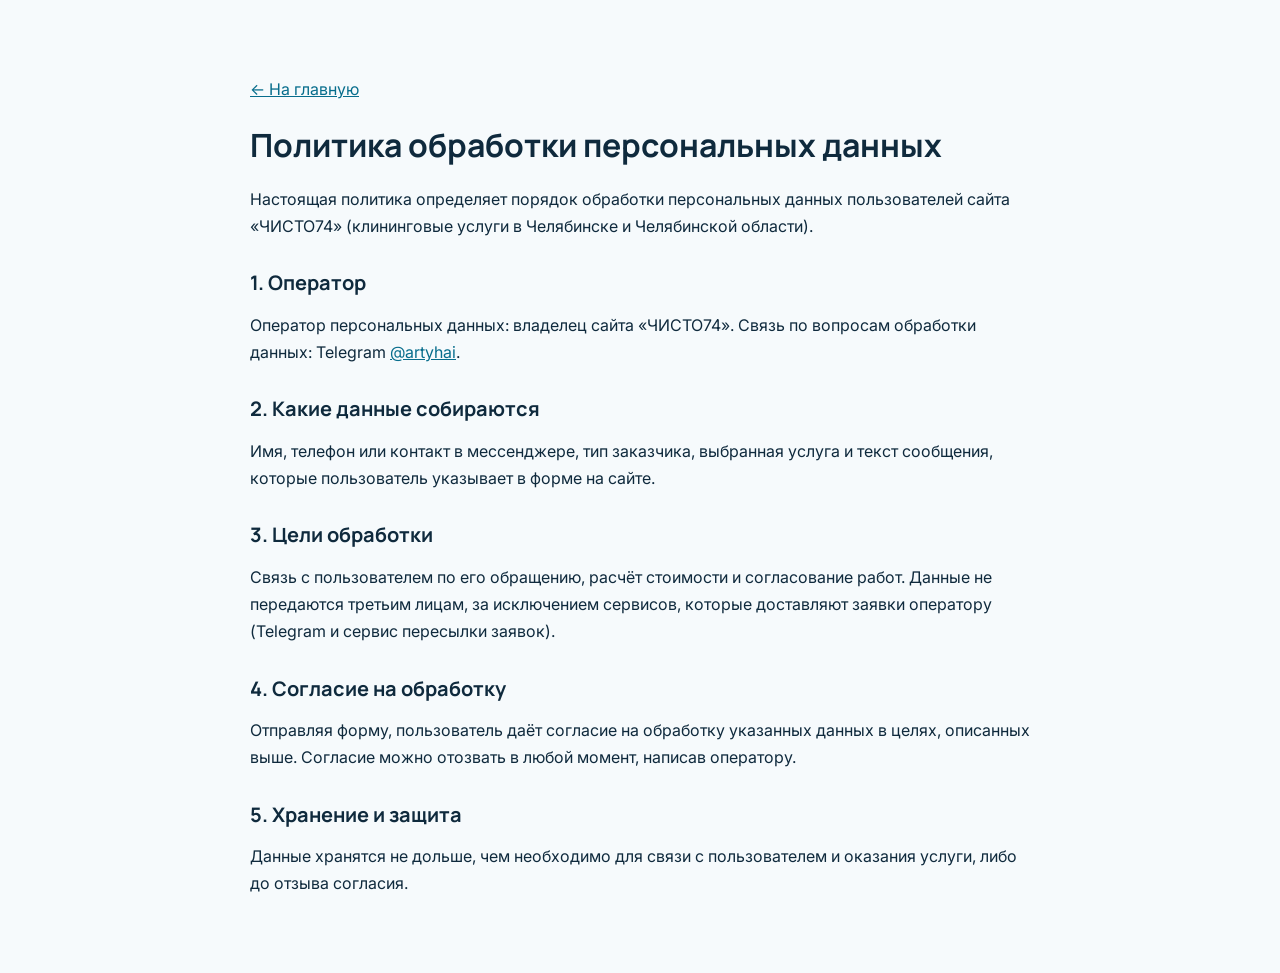
==== privacy.html @ 6020c953 "init: landing for ЧИСТО74 cleaning Chelyabinsk" ====
<!DOCTYPE html>
<html lang="ru">
<head>
<meta charset="UTF-8">
<meta name="viewport" content="width=device-width, initial-scale=1.0">
<title>Политика обработки персональных данных — ЧИСТО74</title>
<link href="https://fonts.googleapis.com/css2?family=Manrope:wght@700;800&family=Inter:wght@400;500;600;700&display=swap" rel="stylesheet">
<style>
  body{font-family:'Inter',Arial,sans-serif;max-width:780px;margin:0 auto;padding:60px 24px;color:#0F2A3D;line-height:1.7;background:#F6FAFC}
  h1,h2{font-family:'Manrope',Arial,sans-serif;color:#0F2A3D;line-height:1.25}
  h2{margin-top:30px;font-size:20px}
  a{color:#076D8C}
</style>
</head>
<body>
  <p><a href="index.html">← На главную</a></p>
  <h1>Политика обработки персональных данных</h1>
  <p>Настоящая политика определяет порядок обработки персональных данных пользователей сайта «ЧИСТО74» (клининговые услуги в Челябинске и Челябинской области).</p>

  <h2>1. Оператор</h2>
  <p>Оператор персональных данных: владелец сайта «ЧИСТО74». Связь по вопросам обработки данных: Telegram <a href="https://t.me/artyhai" target="_blank" rel="noopener">@artyhai</a>.</p>

  <h2>2. Какие данные собираются</h2>
  <p>Имя, телефон или контакт в мессенджере, тип заказчика, выбранная услуга и текст сообщения, которые пользователь указывает в форме на сайте.</p>

  <h2>3. Цели обработки</h2>
  <p>Связь с пользователем по его обращению, расчёт стоимости и согласование работ. Данные не передаются третьим лицам, за исключением сервисов, которые доставляют заявки оператору (Telegram и сервис пересылки заявок).</p>

  <h2>4. Согласие на обработку</h2>
  <p>Отправляя форму, пользователь даёт согласие на обработку указанных данных в целях, описанных выше. Согласие можно отозвать в любой момент, написав оператору.</p>

  <h2>5. Хранение и защита</h2>
  <p>Данные хранятся не дольше, чем необходимо для связи с пользователем и оказания услуги, либо до отзыва согласия.</p>
</body>
</html>
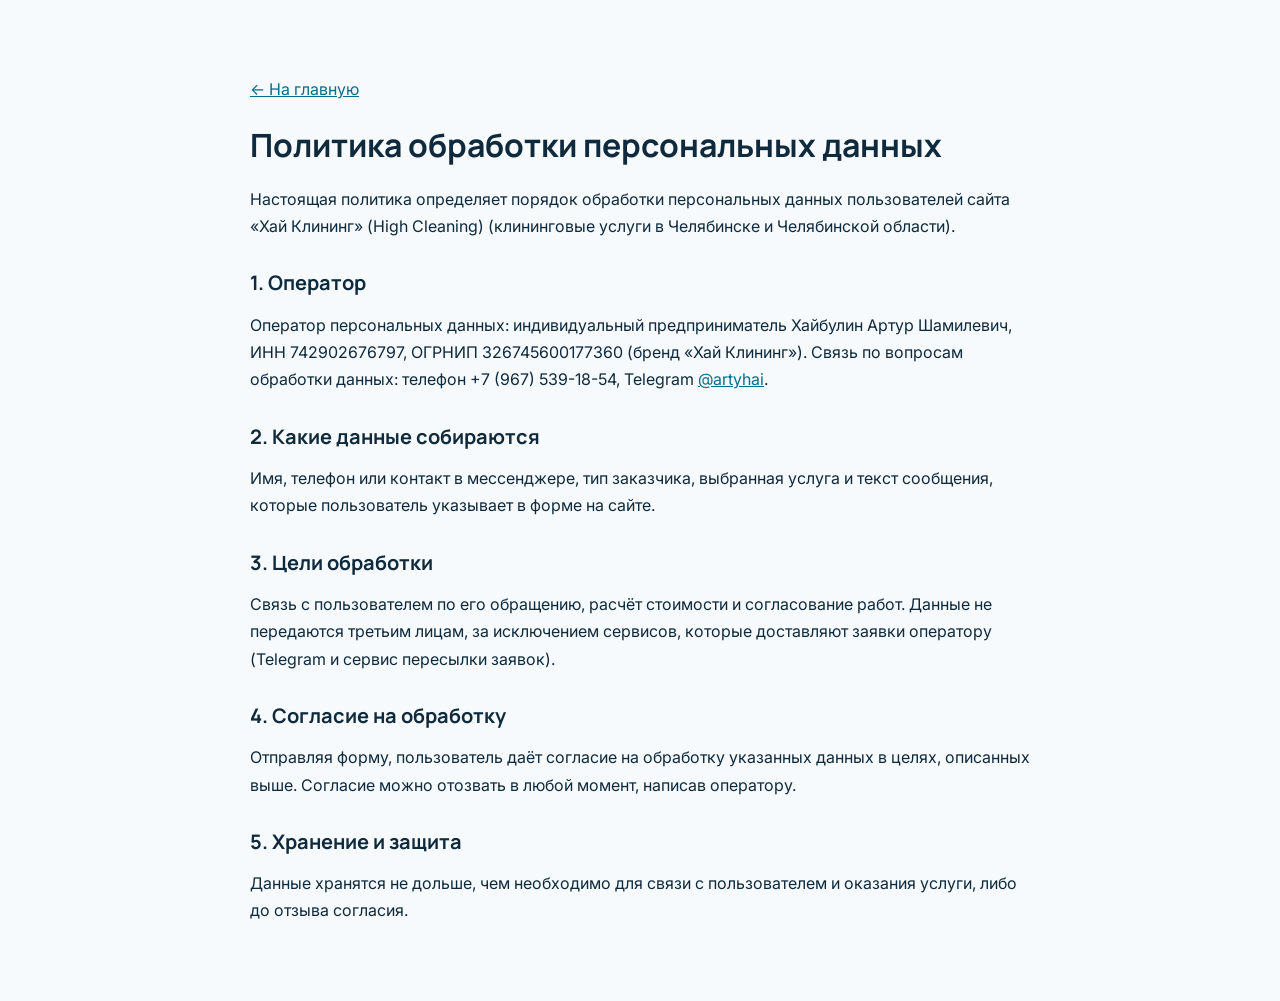
==== commit 90bbba71: "Правки клиента: бренд Хай Клининг, цены, логотип, фото работ" ====
--- a/privacy.html
+++ b/privacy.html
@@ -3,7 +3,7 @@
 <head>
 <meta charset="UTF-8">
 <meta name="viewport" content="width=device-width, initial-scale=1.0">
-<title>Политика обработки персональных данных — ЧИСТО74</title>
+<title>Политика обработки персональных данных — Хай Клининг</title>
 <link href="https://fonts.googleapis.com/css2?family=Manrope:wght@700;800&family=Inter:wght@400;500;600;700&display=swap" rel="stylesheet">
 <style>
   body{font-family:'Inter',Arial,sans-serif;max-width:780px;margin:0 auto;padding:60px 24px;color:#0F2A3D;line-height:1.7;background:#F6FAFC}
@@ -15,10 +15,10 @@
 <body>
   <p><a href="index.html">← На главную</a></p>
   <h1>Политика обработки персональных данных</h1>
-  <p>Настоящая политика определяет порядок обработки персональных данных пользователей сайта «ЧИСТО74» (клининговые услуги в Челябинске и Челябинской области).</p>
+  <p>Настоящая политика определяет порядок обработки персональных данных пользователей сайта «Хай Клининг» (High Cleaning) (клининговые услуги в Челябинске и Челябинской области).</p>
 
   <h2>1. Оператор</h2>
-  <p>Оператор персональных данных: владелец сайта «ЧИСТО74». Связь по вопросам обработки данных: Telegram <a href="https://t.me/artyhai" target="_blank" rel="noopener">@artyhai</a>.</p>
+  <p>Оператор персональных данных: индивидуальный предприниматель Хайбулин Артур Шамилевич, ИНН 742902676797, ОГРНИП 326745600177360 (бренд «Хай Клининг»). Связь по вопросам обработки данных: телефон +7 (967) 539-18-54, Telegram <a href="https://t.me/artyhai" target="_blank" rel="noopener">@artyhai</a>.</p>
 
   <h2>2. Какие данные собираются</h2>
   <p>Имя, телефон или контакт в мессенджере, тип заказчика, выбранная услуга и текст сообщения, которые пользователь указывает в форме на сайте.</p>
